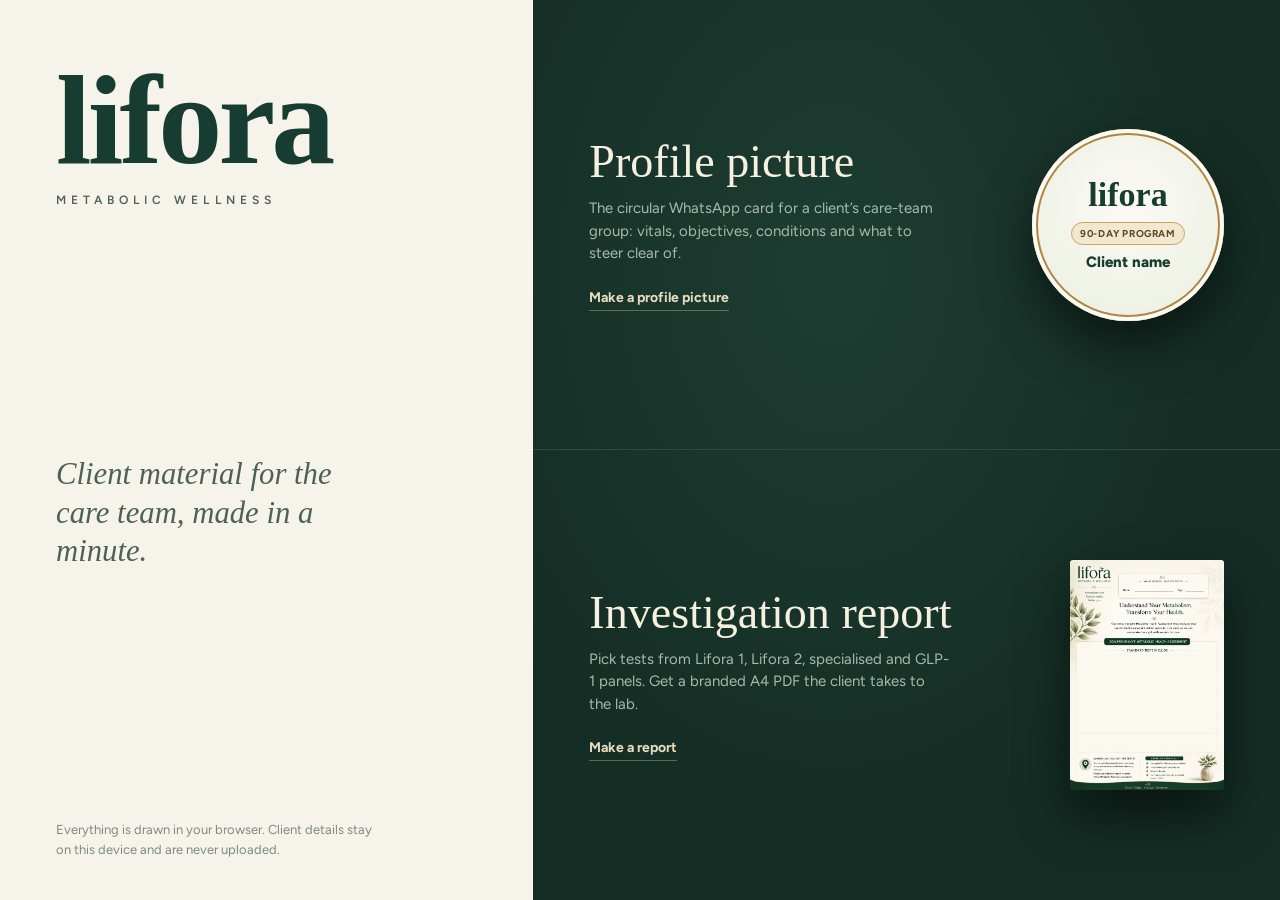
==== index.html @ 095a4dcb "Lifora Studio: hosted profile picture and investigation report tools Replaces the single-file HTML g" ====
<!doctype html>
<html lang="en">
<head>
<meta charset="utf-8">
<meta name="viewport" content="width=device-width,initial-scale=1,viewport-fit=cover">
<title>Lifora Studio</title>
<meta name="robots" content="noindex,nofollow">
<meta name="theme-color" content="#f6f3ea">
<link rel="icon" href="assets/img/favicon.svg" type="image/svg+xml">
<link rel="stylesheet" href="assets/css/base.css">
<style>
  body{min-height:100dvh;display:flex;flex-direction:column}
  .hub{flex:1;display:grid;grid-template-columns:minmax(300px,5fr) 7fr;min-height:100dvh}
  .intro{padding:56px 56px 40px;display:flex;flex-direction:column;justify-content:space-between;gap:40px}
  .intro .wordmark{font-size:clamp(76px,10vw,132px);letter-spacing:-.03em}
  .intro .wordmark small{font-size:12px;letter-spacing:.42em;margin-top:10px}
  .intro p{font:500 italic clamp(24px,2.4vw,32px)/1.25 var(--serif);color:var(--ink-2);margin:0;max-width:20ch}
  .intro .foot{font-size:13px;color:var(--ink-3);max-width:40ch;line-height:1.55}
  .tools{background:var(--desk);background-image:radial-gradient(ellipse at 40% 30%,#1d3d32 0%,var(--desk) 65%);display:grid;grid-template-rows:1fr 1fr}
  .tool{display:grid;grid-template-columns:1fr auto;align-items:center;gap:32px;padding:44px 56px;text-decoration:none;color:#efe7d2;border-bottom:1px solid var(--desk-line);position:relative;overflow:hidden}
  .tool:last-child{border-bottom:0}
  .tool h2{font:500 clamp(34px,3.6vw,50px)/1.02 var(--serif);margin:0 0 12px;color:#f6f0de}
  .tool p{margin:0;color:#a9b8ae;max-width:36ch;font-size:15px}
  .tool .go{display:inline-flex;margin-top:22px;font-weight:700;font-size:14px;color:var(--brass-soft);border-bottom:1px solid #e8dbbd55;padding-bottom:2px}
  .tool:hover .go,.tool:focus-visible .go{border-bottom-color:var(--brass-soft)}
  .tool:focus-visible{box-shadow:inset 0 0 0 3px var(--brass)}
  .art{transition:transform .35s cubic-bezier(.2,.7,.2,1)}
  .tool:hover .art{transform:translateY(-6px) rotate(-1.5deg)}
  .art-dp{width:clamp(150px,15vw,210px);aspect-ratio:1;border-radius:50%;background:radial-gradient(circle at 50% 40%,#fbfaf4,#e9eee0);box-shadow:0 24px 50px #0008,inset 0 0 0 4px #fbfaf4,inset 0 0 0 6px #b0863f;display:grid;place-items:center;color:var(--forest);text-align:center}
  .art-dp b{font:600 34px/1 var(--serif);display:block}
  .art-dp i{display:block;font-style:normal;font-size:10px;font-weight:700;margin-top:10px;letter-spacing:.06em;color:#5c4720;background:#f2e7cf;border:1px solid #cba55e;border-radius:99px;padding:3px 8px}
  .art-dp span{display:block;font:800 15px var(--sans);margin-top:8px}
  .art-page{width:clamp(130px,12vw,170px);aspect-ratio:2/3;background:url('assets/img/signature-page.webp') center/cover;box-shadow:0 24px 50px #0008;border-radius:3px}
  @media (max-width:860px){
    .hub{grid-template-columns:1fr}
    .intro{padding:36px 20px 28px;gap:22px}
    .tool{padding:32px 20px;grid-template-columns:1fr 110px;gap:18px}
    .art-dp{width:110px}.art-dp b{font-size:20px}.art-dp i,.art-dp span{display:none}
    .art-page{width:96px}
  }
  @media (prefers-reduced-motion:reduce){.tool:hover .art{transform:none}}
</style>
</head>
<body>
<main class="hub">
  <section class="intro">
    <div>
      <div class="wordmark">lifora<small>METABOLIC WELLNESS</small></div>
    </div>
    <p>Client material for the care team, made in a minute.</p>
    <div class="foot">Everything is drawn in your browser. Client details stay on this device and are never uploaded.</div>
  </section>
  <nav class="tools" aria-label="Tools">
    <a class="tool" href="profile/">
      <div>
        <h2>Profile picture</h2>
        <p>The circular WhatsApp card for a client’s care-team group: vitals, objectives, conditions and what to steer clear of.</p>
        <span class="go">Make a profile picture</span>
      </div>
      <div class="art art-dp" aria-hidden="true"><div><b>lifora</b><i>90-DAY PROGRAM</i><span>Client name</span></div></div>
    </a>
    <a class="tool" href="report/">
      <div>
        <h2>Investigation report</h2>
        <p>Pick tests from Lifora 1, Lifora 2, specialised and GLP-1 panels. Get a branded A4 PDF the client takes to the lab.</p>
        <span class="go">Make a report</span>
      </div>
      <div class="art art-page" aria-hidden="true"></div>
    </a>
  </nav>
</main>
</body>
</html>
---- assets/css/base.css ----
/* ==========================================================================
   Lifora Studio — shared tokens and shell
   Forest + parchment + brass, taken from the Lifora signature artwork.
   The form lives on parchment; the artefact sits on a dark "desk" so the
   thing being made is always the brightest object on screen.
   ========================================================================== */
@font-face{font-family:"Cormorant";src:url("../fonts/cormorant-garamond-latin-500-normal.woff2") format("woff2");font-weight:500;font-style:normal;font-display:swap}
@font-face{font-family:"Cormorant";src:url("../fonts/cormorant-garamond-latin-600-normal.woff2") format("woff2");font-weight:600;font-style:normal;font-display:swap}
@font-face{font-family:"Cormorant";src:url("../fonts/cormorant-garamond-latin-500-italic.woff2") format("woff2");font-weight:500;font-style:italic;font-display:swap}
@font-face{font-family:"Figtree";src:url("../fonts/figtree-latin-400-normal.woff2") format("woff2");font-weight:400;font-display:swap}
@font-face{font-family:"Figtree";src:url("../fonts/figtree-latin-500-normal.woff2") format("woff2");font-weight:500;font-display:swap}
@font-face{font-family:"Figtree";src:url("../fonts/figtree-latin-600-normal.woff2") format("woff2");font-weight:600;font-display:swap}
@font-face{font-family:"Figtree";src:url("../fonts/figtree-latin-700-normal.woff2") format("woff2");font-weight:700;font-display:swap}
@font-face{font-family:"Figtree";src:url("../fonts/figtree-latin-800-normal.woff2") format("woff2");font-weight:800;font-display:swap}

:root{
  --forest:#173c31;
  --forest-2:#24503f;
  --desk:#142d25;
  --desk-line:#2c4a3f;
  --parchment:#f6f3ea;
  --paper:#fffdf8;
  --brass:#b0863f;
  --brass-soft:#e8dbbd;
  --sage:#7c9177;
  --ink:#173c31;
  --ink-2:#4e6158;
  --ink-3:#7d8b83;
  --line:#e2dccb;
  --line-strong:#cfc7b2;
  --danger:#a8432f;

  --serif:"Cormorant",Georgia,"Times New Roman",serif;
  --sans:"Figtree",system-ui,-apple-system,"Segoe UI",Roboto,Arial,sans-serif;

  --r-sm:8px;--r-md:12px;--r-lg:18px;
  --focus:0 0 0 3px color-mix(in srgb,var(--brass) 45%,transparent);
}
*{box-sizing:border-box}
html{-webkit-text-size-adjust:100%}
body{margin:0;background:var(--parchment);color:var(--ink);font:15px/1.5 var(--sans);-webkit-font-smoothing:antialiased}
button,input,select,textarea{font:inherit;color:inherit}
:focus-visible{outline:none;box-shadow:var(--focus)}
a{color:inherit}

/* ---------- wordmark ---------- */
.wordmark{font-family:var(--serif);font-weight:600;letter-spacing:-.01em;line-height:1;text-decoration:none;color:var(--forest)}
.wordmark small{display:block;font:600 9.5px/1 var(--sans);letter-spacing:.32em;margin-top:5px;color:var(--ink-2)}

/* ---------- studio shell: form | desk ---------- */
.studio{display:grid;grid-template-columns:minmax(360px,440px) 1fr;min-height:100vh;min-height:100dvh}
.form-col{display:flex;flex-direction:column;border-right:1px solid var(--line);background:var(--parchment);min-width:0}
.form-head{display:flex;align-items:center;justify-content:space-between;gap:12px;padding:22px 28px 18px;border-bottom:1px solid var(--line)}
.form-head .wordmark{font-size:30px}
.tool-switch{display:flex;gap:2px;background:#ebe6d8;border-radius:999px;padding:3px}
.tool-switch a{font-size:12.5px;font-weight:600;padding:6px 12px;border-radius:999px;text-decoration:none;color:var(--ink-2);white-space:nowrap}
.tool-switch a[aria-current="page"]{background:var(--paper);color:var(--forest);box-shadow:0 1px 2px #173c3122}
.form-body{flex:1;padding:8px 28px 28px;overflow-y:auto}
.form-title{font:500 34px/1.05 var(--serif);margin:22px 0 6px}
.form-lede{color:var(--ink-2);font-size:14px;margin:0 0 6px;max-width:46ch}

.group{padding:22px 0 6px;border-top:1px solid var(--line);margin-top:22px}
.group:first-of-type{border-top:0;margin-top:6px}
.group > h2{font:600 21px/1.2 var(--serif);margin:0 0 14px;display:flex;justify-content:space-between;align-items:baseline;gap:10px}
.group > h2 .hint{font:500 12px var(--sans);color:var(--ink-3)}

.fields{display:grid;grid-template-columns:1fr 1fr;gap:14px 12px}
.fields .wide{grid-column:1/-1}
.f label,.f .label{display:flex;justify-content:space-between;align-items:baseline;font-size:12.5px;font-weight:600;color:var(--ink-2);margin-bottom:6px}
.f .count{font-weight:500;font-size:11px;color:var(--ink-3);font-variant-numeric:tabular-nums}
.f .count.near{color:var(--brass)}
.f input,.f select,.f textarea{width:100%;background:var(--paper);border:1px solid var(--line-strong);border-radius:var(--r-sm);padding:10px 12px;font-size:15px;transition:border-color .15s}
.f textarea{resize:vertical;min-height:84px;line-height:1.45}
.f textarea.short{min-height:52px}
.f input:focus,.f select:focus,.f textarea:focus{border-color:var(--forest);outline:none;box-shadow:var(--focus)}
.f .help{font-size:12px;color:var(--ink-3);margin-top:5px;line-height:1.4}
.f .error{font-size:12px;color:var(--danger);margin-top:5px;display:none}
.f.invalid input{border-color:var(--danger)}
.f.invalid .error{display:block}
.unit{position:relative}
.unit input{padding-right:44px}
.unit span{position:absolute;right:12px;top:50%;transform:translateY(-50%);font-size:13px;color:var(--ink-3);pointer-events:none}
.derived{display:flex;align-items:baseline;gap:8px;background:#efeadc;border-radius:var(--r-sm);padding:10px 12px;font-size:13px;color:var(--ink-2);min-height:44px}
.derived b{font-size:17px;color:var(--forest);font-variant-numeric:tabular-nums}

.privacy{font-size:12.5px;color:var(--ink-3);line-height:1.5;border-left:2px solid var(--brass-soft);padding-left:12px;margin-top:26px}

/* ---------- buttons ---------- */
.btn{display:inline-flex;align-items:center;justify-content:center;gap:8px;border:1px solid transparent;border-radius:999px;padding:11px 20px;font-weight:700;font-size:14px;cursor:pointer;text-decoration:none;white-space:nowrap;transition:background .15s,border-color .15s,transform .08s}
.btn:active{transform:translateY(1px)}
.btn:disabled{opacity:.5;cursor:not-allowed}
.btn svg{width:17px;height:17px;flex:none}
.btn-brass{background:var(--brass);color:#fff}
.btn-brass:hover{background:#9c7533}
.btn-ghost{background:transparent;color:#efe7d2;border-color:#ffffff33}
.btn-ghost:hover{border-color:#ffffff77}
.btn-quiet{background:transparent;color:var(--ink-2);border-color:var(--line-strong);padding:7px 14px;font-size:13px;font-weight:600}
.btn-quiet:hover{border-color:var(--forest);color:var(--forest)}
.spinner{width:15px;height:15px;border-radius:50%;border:2px solid #ffffff55;border-top-color:#fff;animation:spin .7s linear infinite;display:none}
.busy .spinner{display:inline-block}
.busy .btn-icon{display:none}
@keyframes spin{to{transform:rotate(360deg)}}

/* ---------- desk (artefact preview) ---------- */
.desk{position:sticky;top:0;height:100vh;height:100dvh;background:var(--desk);color:#efe7d2;display:grid;grid-template-rows:auto 1fr auto;grid-template-columns:minmax(0,1fr);min-width:0;
  background-image:radial-gradient(ellipse at 50% 42%,#1d3d32 0%,var(--desk) 62%)}
.desk-top{display:flex;align-items:center;justify-content:space-between;gap:14px;padding:16px 26px;border-bottom:1px solid var(--desk-line);flex-wrap:wrap}
.desk-top .meta{font-size:12.5px;color:#a9b8ae}
.desk-stage{overflow:auto;display:flex;align-items:flex-start;justify-content:center;padding:28px;min-height:0}
.desk-foot{display:flex;align-items:center;justify-content:space-between;gap:12px;padding:14px 26px;border-top:1px solid var(--desk-line);flex-wrap:wrap}
.desk-foot .status{font-size:13px;color:#c7d2ca;min-height:18px}
.desk-foot .status.warn{color:#f0c48a}
.desk-foot .acts{display:flex;gap:10px;margin-left:auto}

/* theme chips on the desk */
.chips{display:flex;gap:6px;flex-wrap:wrap}
.chip{display:flex;align-items:center;gap:8px;background:transparent;border:1px solid #ffffff22;color:#d9e0da;border-radius:999px;padding:5px 12px 5px 6px;font-size:12.5px;font-weight:600;cursor:pointer}
.chip:hover{border-color:#ffffff55}
.chip[aria-checked="true"]{background:#efe7d2;color:var(--forest);border-color:#efe7d2}
.chip .sw{width:18px;height:18px;border-radius:50%;box-shadow:inset 0 0 0 1px #0000001f;flex:none}

/* ---------- toast ---------- */
.toast{position:fixed;left:50%;bottom:24px;transform:translate(-50%,12px);opacity:0;background:var(--forest);color:#fff;padding:11px 16px;border-radius:12px;font-size:13.5px;font-weight:600;box-shadow:0 10px 30px #0004;transition:opacity .2s,transform .2s;z-index:50;max-width:calc(100vw - 32px)}
.toast.show{opacity:1;transform:translate(-50%,0)}
.toast button{background:none;border:0;color:var(--brass-soft);font-weight:700;text-decoration:underline;cursor:pointer;margin-left:8px;padding:0}

/* ---------- responsive ---------- */
@media (max-width:980px){
  .studio{grid-template-columns:minmax(0,1fr)}
  .desk-top > *{min-width:0}
  .desk{position:relative;height:auto;order:-1}
  .desk-stage{padding:18px 16px}
  .chips{flex-wrap:nowrap;overflow-x:auto;scrollbar-width:none;margin:0 -16px;padding:0 16px;width:calc(100% + 32px)}
  .chip{flex:none}
  .desk-top,.desk-foot{padding:12px 16px}
  .form-col{border-right:0}
  .form-head,.form-body{padding-left:16px;padding-right:16px}
  .desk-foot{position:fixed;left:0;right:0;bottom:0;background:var(--desk);z-index:20;box-shadow:0 -8px 24px #0003;padding-bottom:calc(12px + env(safe-area-inset-bottom))}
  .desk-foot .status{width:100%;font-size:12px;min-height:0}
  .desk-foot .status:empty{display:none}
  body{padding-bottom:84px}
}
@media (max-width:520px){
  .fields{grid-template-columns:1fr 1fr}
  .form-head{flex-wrap:wrap}
  .desk-foot .acts{width:100%}
  .desk-foot .acts .btn{flex:1}
}
@media (prefers-reduced-motion:reduce){*{transition:none!important;animation:none!important}}
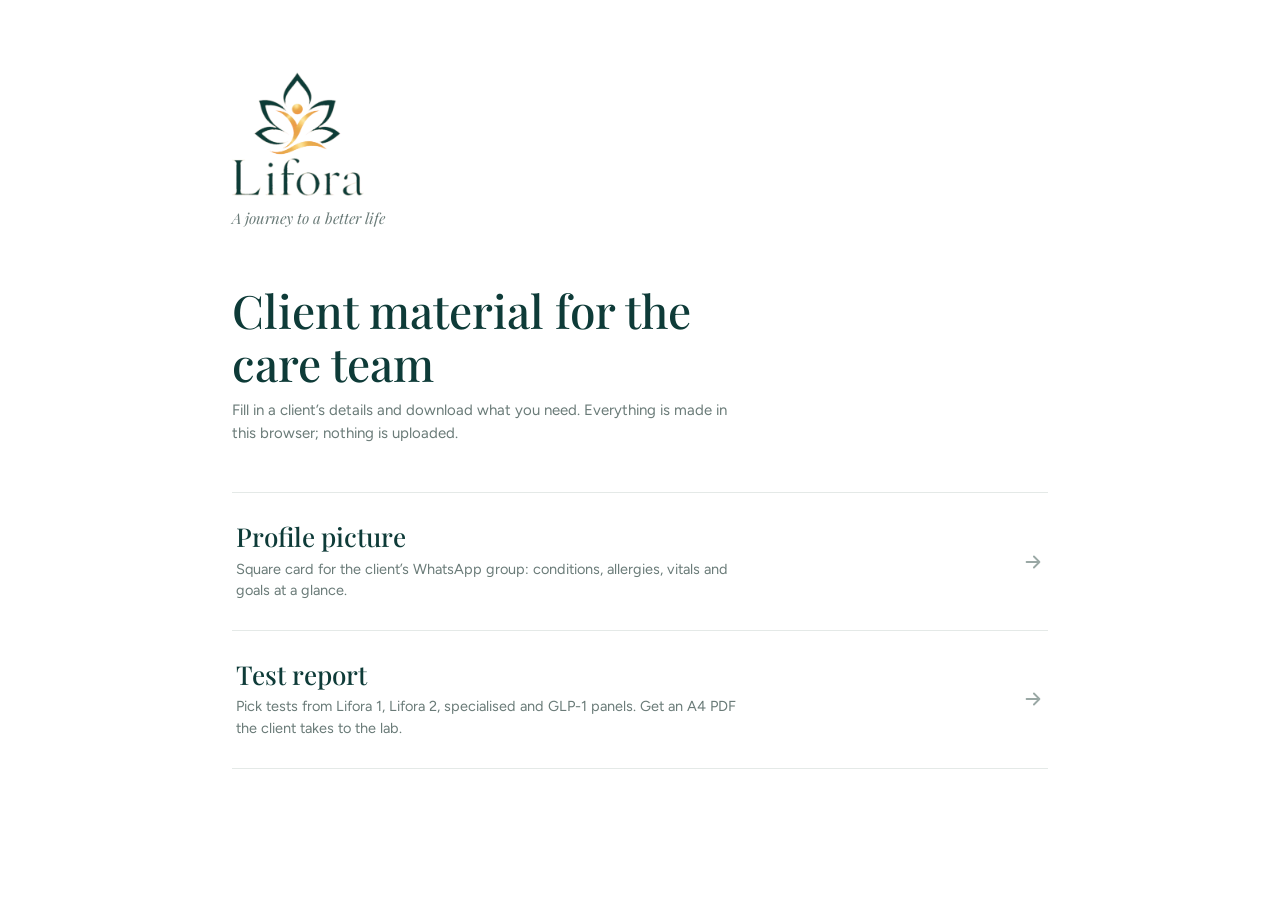
==== commit 77db5e22: "Minimal patient-first redesign with the lotus identity Square profile picture led by existing condit" ====
--- a/index.html
+++ b/index.html
@@ -5,67 +5,38 @@
 <meta name="viewport" content="width=device-width,initial-scale=1,viewport-fit=cover">
 <title>Lifora Studio</title>
 <meta name="robots" content="noindex,nofollow">
-<meta name="theme-color" content="#f6f3ea">
-<link rel="icon" href="assets/img/favicon.svg" type="image/svg+xml">
+<meta name="theme-color" content="#ffffff">
+<link rel="icon" href="assets/img/favicon.png" type="image/png">
 <link rel="stylesheet" href="assets/css/base.css">
 <style>
-  body{min-height:100dvh;display:flex;flex-direction:column}
-  .hub{flex:1;display:grid;grid-template-columns:minmax(300px,5fr) 7fr;min-height:100dvh}
-  .intro{padding:56px 56px 40px;display:flex;flex-direction:column;justify-content:space-between;gap:40px}
-  .intro .wordmark{font-size:clamp(76px,10vw,132px);letter-spacing:-.03em}
-  .intro .wordmark small{font-size:12px;letter-spacing:.42em;margin-top:10px}
-  .intro p{font:500 italic clamp(24px,2.4vw,32px)/1.25 var(--serif);color:var(--ink-2);margin:0;max-width:20ch}
-  .intro .foot{font-size:13px;color:var(--ink-3);max-width:40ch;line-height:1.55}
-  .tools{background:var(--desk);background-image:radial-gradient(ellipse at 40% 30%,#1d3d32 0%,var(--desk) 65%);display:grid;grid-template-rows:1fr 1fr}
-  .tool{display:grid;grid-template-columns:1fr auto;align-items:center;gap:32px;padding:44px 56px;text-decoration:none;color:#efe7d2;border-bottom:1px solid var(--desk-line);position:relative;overflow:hidden}
-  .tool:last-child{border-bottom:0}
-  .tool h2{font:500 clamp(34px,3.6vw,50px)/1.02 var(--serif);margin:0 0 12px;color:#f6f0de}
-  .tool p{margin:0;color:#a9b8ae;max-width:36ch;font-size:15px}
-  .tool .go{display:inline-flex;margin-top:22px;font-weight:700;font-size:14px;color:var(--brass-soft);border-bottom:1px solid #e8dbbd55;padding-bottom:2px}
-  .tool:hover .go,.tool:focus-visible .go{border-bottom-color:var(--brass-soft)}
-  .tool:focus-visible{box-shadow:inset 0 0 0 3px var(--brass)}
-  .art{transition:transform .35s cubic-bezier(.2,.7,.2,1)}
-  .tool:hover .art{transform:translateY(-6px) rotate(-1.5deg)}
-  .art-dp{width:clamp(150px,15vw,210px);aspect-ratio:1;border-radius:50%;background:radial-gradient(circle at 50% 40%,#fbfaf4,#e9eee0);box-shadow:0 24px 50px #0008,inset 0 0 0 4px #fbfaf4,inset 0 0 0 6px #b0863f;display:grid;place-items:center;color:var(--forest);text-align:center}
-  .art-dp b{font:600 34px/1 var(--serif);display:block}
-  .art-dp i{display:block;font-style:normal;font-size:10px;font-weight:700;margin-top:10px;letter-spacing:.06em;color:#5c4720;background:#f2e7cf;border:1px solid #cba55e;border-radius:99px;padding:3px 8px}
-  .art-dp span{display:block;font:800 15px var(--sans);margin-top:8px}
-  .art-page{width:clamp(130px,12vw,170px);aspect-ratio:2/3;background:url('assets/img/signature-page.webp') center/cover;box-shadow:0 24px 50px #0008;border-radius:3px}
-  @media (max-width:860px){
-    .hub{grid-template-columns:1fr}
-    .intro{padding:36px 20px 28px;gap:22px}
-    .tool{padding:32px 20px;grid-template-columns:1fr 110px;gap:18px}
-    .art-dp{width:110px}.art-dp b{font-size:20px}.art-dp i,.art-dp span{display:none}
-    .art-page{width:96px}
-  }
-  @media (prefers-reduced-motion:reduce){.tool:hover .art{transform:none}}
+  .home{max-width:880px;margin:0 auto;padding:72px 32px 56px;min-height:100dvh;display:flex;flex-direction:column}
+  .lockup{width:132px;height:auto;display:block}
+  .tagline{font:italic 400 15px var(--serif);color:var(--muted);margin:12px 0 0}
+  .home h1{font:500 clamp(32px,4.4vw,46px)/1.15 var(--serif);color:var(--teal);margin:56px 0 10px;max-width:18ch}
+  .home .sub{color:var(--muted);margin:0;max-width:52ch}
+  .list{margin-top:48px;border-top:1px solid var(--line)}
+  .row{display:grid;grid-template-columns:1fr auto;align-items:center;gap:24px;padding:28px 4px;border-bottom:1px solid var(--line);text-decoration:none;color:inherit}
+  .row h2{font:500 26px/1.2 var(--serif);color:var(--teal);margin:0 0 6px}
+  .row p{margin:0;color:var(--muted);max-width:56ch;font-size:14.5px}
+  .row svg{width:22px;height:22px;color:var(--faint);transition:transform .15s,color .15s}
+  .row:hover svg,.row:focus-visible svg{transform:translateX(4px);color:var(--teal)}
+  .row:focus-visible{box-shadow:none;background:var(--mist)}
+  @media (max-width:600px){.home{padding:40px 20px}.home h1{margin-top:36px}}
 </style>
 </head>
 <body>
-<main class="hub">
-  <section class="intro">
-    <div>
-      <div class="wordmark">lifora<small>METABOLIC WELLNESS</small></div>
-    </div>
-    <p>Client material for the care team, made in a minute.</p>
-    <div class="foot">Everything is drawn in your browser. Client details stay on this device and are never uploaded.</div>
-  </section>
-  <nav class="tools" aria-label="Tools">
-    <a class="tool" href="profile/">
-      <div>
-        <h2>Profile picture</h2>
-        <p>The circular WhatsApp card for a client’s care-team group: vitals, objectives, conditions and what to steer clear of.</p>
-        <span class="go">Make a profile picture</span>
-      </div>
-      <div class="art art-dp" aria-hidden="true"><div><b>lifora</b><i>90-DAY PROGRAM</i><span>Client name</span></div></div>
+<main class="home">
+  <div class="mark"><img class="lockup" src="assets/img/lockup.webp" alt="Lifora" width="132" height="124"><p class="tagline">A journey to a better life</p></div>
+  <h1>Client material for the care team</h1>
+  <p class="sub">Fill in a client’s details and download what you need. Everything is made in this browser; nothing is uploaded.</p>
+  <nav class="list" aria-label="Tools">
+    <a class="row" href="profile/">
+      <div><h2>Profile picture</h2><p>Square card for the client’s WhatsApp group: conditions, allergies, vitals and goals at a glance.</p></div>
+      <svg viewBox="0 0 24 24" fill="none" stroke="currentColor" stroke-width="2" stroke-linecap="round" stroke-linejoin="round" aria-hidden="true"><path d="M5 12h14M13 6l6 6-6 6"/></svg>
     </a>
-    <a class="tool" href="report/">
-      <div>
-        <h2>Investigation report</h2>
-        <p>Pick tests from Lifora 1, Lifora 2, specialised and GLP-1 panels. Get a branded A4 PDF the client takes to the lab.</p>
-        <span class="go">Make a report</span>
-      </div>
-      <div class="art art-page" aria-hidden="true"></div>
+    <a class="row" href="report/">
+      <div><h2>Test report</h2><p>Pick tests from Lifora 1, Lifora 2, specialised and GLP-1 panels. Get an A4 PDF the client takes to the lab.</p></div>
+      <svg viewBox="0 0 24 24" fill="none" stroke="currentColor" stroke-width="2" stroke-linecap="round" stroke-linejoin="round" aria-hidden="true"><path d="M5 12h14M13 6l6 6-6 6"/></svg>
     </a>
   </nav>
 </main>
--- a/assets/css/base.css
+++ b/assets/css/base.css
@@ -1,12 +1,13 @@
 /* ==========================================================================
-   Lifora Studio — shared tokens and shell
-   Forest + parchment + brass, taken from the Lifora signature artwork.
-   The form lives on parchment; the artefact sits on a dark "desk" so the
-   thing being made is always the brightest object on screen.
+   Lifora Studio — shared tokens and shell (minimal)
+   Teal + gold from the lotus emblem, on white. Playfair Display for headings,
+   Figtree for everything you read or type. The patient's information is the
+   loudest thing on every screen; the brand stays small.
    ========================================================================== */
-@font-face{font-family:"Cormorant";src:url("../fonts/cormorant-garamond-latin-500-normal.woff2") format("woff2");font-weight:500;font-style:normal;font-display:swap}
-@font-face{font-family:"Cormorant";src:url("../fonts/cormorant-garamond-latin-600-normal.woff2") format("woff2");font-weight:600;font-style:normal;font-display:swap}
-@font-face{font-family:"Cormorant";src:url("../fonts/cormorant-garamond-latin-500-italic.woff2") format("woff2");font-weight:500;font-style:italic;font-display:swap}
+@font-face{font-family:"Playfair Display";src:url("../fonts/playfair-display-latin-400-normal.woff2") format("woff2");font-weight:400;font-style:normal;font-display:swap}
+@font-face{font-family:"Playfair Display";src:url("../fonts/playfair-display-latin-500-normal.woff2") format("woff2");font-weight:500;font-style:normal;font-display:swap}
+@font-face{font-family:"Playfair Display";src:url("../fonts/playfair-display-latin-600-normal.woff2") format("woff2");font-weight:600;font-style:normal;font-display:swap}
+@font-face{font-family:"Playfair Display";src:url("../fonts/playfair-display-latin-400-italic.woff2") format("woff2");font-weight:400;font-style:italic;font-display:swap}
 @font-face{font-family:"Figtree";src:url("../fonts/figtree-latin-400-normal.woff2") format("woff2");font-weight:400;font-display:swap}
 @font-face{font-family:"Figtree";src:url("../fonts/figtree-latin-500-normal.woff2") format("woff2");font-weight:500;font-display:swap}
 @font-face{font-family:"Figtree";src:url("../fonts/figtree-latin-600-normal.woff2") format("woff2");font-weight:600;font-display:swap}
@@ -14,136 +15,111 @@
 @font-face{font-family:"Figtree";src:url("../fonts/figtree-latin-800-normal.woff2") format("woff2");font-weight:800;font-display:swap}
 
 :root{
-  --forest:#173c31;
-  --forest-2:#24503f;
-  --desk:#142d25;
-  --desk-line:#2c4a3f;
-  --parchment:#f6f3ea;
-  --paper:#fffdf8;
-  --brass:#b0863f;
-  --brass-soft:#e8dbbd;
-  --sage:#7c9177;
-  --ink:#173c31;
-  --ink-2:#4e6158;
-  --ink-3:#7d8b83;
-  --line:#e2dccb;
-  --line-strong:#cfc7b2;
-  --danger:#a8432f;
+  --teal:#0e3b38;
+  --teal-2:#1d5752;
+  --ink:#1a2b29;
+  --muted:#6a7b78;
+  --faint:#9aa8a5;
+  --line:#e4e9e7;
+  --line-2:#d3dbd8;
+  --mist:#f3f5f4;
+  --paper:#ffffff;
+  --gold:#b8892e;
+  --alert:#b4462f;
 
-  --serif:"Cormorant",Georgia,"Times New Roman",serif;
+  --serif:"Playfair Display",Georgia,"Times New Roman",serif;
   --sans:"Figtree",system-ui,-apple-system,"Segoe UI",Roboto,Arial,sans-serif;
-
-  --r-sm:8px;--r-md:12px;--r-lg:18px;
-  --focus:0 0 0 3px color-mix(in srgb,var(--brass) 45%,transparent);
+  --focus:0 0 0 3px color-mix(in srgb,var(--teal) 22%,transparent);
 }
 *{box-sizing:border-box}
 html{-webkit-text-size-adjust:100%}
-body{margin:0;background:var(--parchment);color:var(--ink);font:15px/1.5 var(--sans);-webkit-font-smoothing:antialiased}
+body{margin:0;background:var(--paper);color:var(--ink);font:15px/1.5 var(--sans);-webkit-font-smoothing:antialiased}
 button,input,select,textarea{font:inherit;color:inherit}
 :focus-visible{outline:none;box-shadow:var(--focus)}
 a{color:inherit}
 
-/* ---------- wordmark ---------- */
-.wordmark{font-family:var(--serif);font-weight:600;letter-spacing:-.01em;line-height:1;text-decoration:none;color:var(--forest)}
-.wordmark small{display:block;font:600 9.5px/1 var(--sans);letter-spacing:.32em;margin-top:5px;color:var(--ink-2)}
+/* ---------- top bar ---------- */
+.bar{display:flex;align-items:center;justify-content:space-between;gap:16px;height:64px;padding:0 28px;border-bottom:1px solid var(--line);background:var(--paper);position:sticky;top:0;z-index:10}
+.brand{display:flex;align-items:center;gap:10px;text-decoration:none;color:var(--teal)}
+.brand img{width:30px;height:auto;display:block}
+.brand span{font:500 22px/1 var(--serif);letter-spacing:.01em}
+.tabs{display:flex;gap:26px;height:100%}
+.tabs a{display:flex;align-items:center;font-size:14px;font-weight:600;color:var(--muted);text-decoration:none;border-bottom:2px solid transparent;margin-bottom:-1px}
+.tabs a:hover{color:var(--teal)}
+.tabs a[aria-current="page"]{color:var(--teal);border-bottom-color:var(--teal)}
 
-/* ---------- studio shell: form | desk ---------- */
-.studio{display:grid;grid-template-columns:minmax(360px,440px) 1fr;min-height:100vh;min-height:100dvh}
-.form-col{display:flex;flex-direction:column;border-right:1px solid var(--line);background:var(--parchment);min-width:0}
-.form-head{display:flex;align-items:center;justify-content:space-between;gap:12px;padding:22px 28px 18px;border-bottom:1px solid var(--line)}
-.form-head .wordmark{font-size:30px}
-.tool-switch{display:flex;gap:2px;background:#ebe6d8;border-radius:999px;padding:3px}
-.tool-switch a{font-size:12.5px;font-weight:600;padding:6px 12px;border-radius:999px;text-decoration:none;color:var(--ink-2);white-space:nowrap}
-.tool-switch a[aria-current="page"]{background:var(--paper);color:var(--forest);box-shadow:0 1px 2px #173c3122}
-.form-body{flex:1;padding:8px 28px 28px;overflow-y:auto}
-.form-title{font:500 34px/1.05 var(--serif);margin:22px 0 6px}
-.form-lede{color:var(--ink-2);font-size:14px;margin:0 0 6px;max-width:46ch}
+/* ---------- studio: form | preview ---------- */
+.studio{display:grid;grid-template-columns:minmax(340px,460px) minmax(0,1fr);min-height:calc(100dvh - 64px)}
+.form-col{padding:36px 40px 56px;min-width:0}
+.form-title{font:500 34px/1.15 var(--serif);color:var(--teal);margin:0 0 6px}
+.form-lede{color:var(--muted);margin:0;max-width:44ch}
 
-.group{padding:22px 0 6px;border-top:1px solid var(--line);margin-top:22px}
-.group:first-of-type{border-top:0;margin-top:6px}
-.group > h2{font:600 21px/1.2 var(--serif);margin:0 0 14px;display:flex;justify-content:space-between;align-items:baseline;gap:10px}
-.group > h2 .hint{font:500 12px var(--sans);color:var(--ink-3)}
+.group{margin-top:34px}
+.group > h2{font:600 13px/1 var(--sans);color:var(--teal);margin:0 0 14px;display:flex;justify-content:space-between;align-items:baseline;gap:10px;padding-bottom:10px;border-bottom:1px solid var(--line)}
+.group > h2 .hint{font-weight:500;color:var(--faint)}
 
-.fields{display:grid;grid-template-columns:1fr 1fr;gap:14px 12px}
+.fields{display:grid;grid-template-columns:1fr 1fr;gap:16px 14px}
 .fields .wide{grid-column:1/-1}
-.f label,.f .label{display:flex;justify-content:space-between;align-items:baseline;font-size:12.5px;font-weight:600;color:var(--ink-2);margin-bottom:6px}
-.f .count{font-weight:500;font-size:11px;color:var(--ink-3);font-variant-numeric:tabular-nums}
-.f .count.near{color:var(--brass)}
-.f input,.f select,.f textarea{width:100%;background:var(--paper);border:1px solid var(--line-strong);border-radius:var(--r-sm);padding:10px 12px;font-size:15px;transition:border-color .15s}
-.f textarea{resize:vertical;min-height:84px;line-height:1.45}
+.f label,.f .label{display:flex;justify-content:space-between;align-items:baseline;font-size:13px;font-weight:600;color:var(--ink);margin-bottom:6px}
+.f .count{font-weight:500;font-size:11.5px;color:var(--faint);font-variant-numeric:tabular-nums}
+.f .count.near{color:var(--gold)}
+.f input,.f select,.f textarea{width:100%;background:var(--paper);border:1px solid var(--line-2);border-radius:8px;padding:10px 12px;font-size:15px;transition:border-color .15s}
+.f textarea{resize:vertical;min-height:88px;line-height:1.45}
 .f textarea.short{min-height:52px}
-.f input:focus,.f select:focus,.f textarea:focus{border-color:var(--forest);outline:none;box-shadow:var(--focus)}
-.f .help{font-size:12px;color:var(--ink-3);margin-top:5px;line-height:1.4}
-.f .error{font-size:12px;color:var(--danger);margin-top:5px;display:none}
-.f.invalid input{border-color:var(--danger)}
+.f input:hover,.f select:hover,.f textarea:hover{border-color:#b9c4c1}
+.f input:focus,.f select:focus,.f textarea:focus{border-color:var(--teal);outline:none;box-shadow:var(--focus)}
+.f .help{font-size:12.5px;color:var(--muted);margin-top:6px;line-height:1.4}
+.f .error{font-size:12.5px;color:var(--alert);margin-top:6px;display:none}
+.f.invalid input{border-color:var(--alert)}
 .f.invalid .error{display:block}
 .unit{position:relative}
 .unit input{padding-right:44px}
-.unit span{position:absolute;right:12px;top:50%;transform:translateY(-50%);font-size:13px;color:var(--ink-3);pointer-events:none}
-.derived{display:flex;align-items:baseline;gap:8px;background:#efeadc;border-radius:var(--r-sm);padding:10px 12px;font-size:13px;color:var(--ink-2);min-height:44px}
-.derived b{font-size:17px;color:var(--forest);font-variant-numeric:tabular-nums}
+.unit span{position:absolute;right:12px;top:50%;transform:translateY(-50%);font-size:13px;color:var(--faint);pointer-events:none}
+.derived{display:flex;align-items:baseline;gap:8px;border:1px dashed var(--line-2);border-radius:8px;padding:10px 12px;font-size:13px;color:var(--muted);min-height:44px}
+.derived b{font-size:16px;color:var(--teal);font-variant-numeric:tabular-nums}
 
-.privacy{font-size:12.5px;color:var(--ink-3);line-height:1.5;border-left:2px solid var(--brass-soft);padding-left:12px;margin-top:26px}
+.privacy{font-size:12.5px;color:var(--muted);line-height:1.55;margin-top:36px;max-width:46ch}
+.linkbtn{background:none;border:0;padding:0;color:var(--teal);font-weight:600;font-size:13.5px;text-decoration:underline;text-underline-offset:3px;cursor:pointer}
 
 /* ---------- buttons ---------- */
-.btn{display:inline-flex;align-items:center;justify-content:center;gap:8px;border:1px solid transparent;border-radius:999px;padding:11px 20px;font-weight:700;font-size:14px;cursor:pointer;text-decoration:none;white-space:nowrap;transition:background .15s,border-color .15s,transform .08s}
-.btn:active{transform:translateY(1px)}
+.btn{display:inline-flex;align-items:center;justify-content:center;gap:8px;border:1px solid transparent;border-radius:8px;padding:11px 18px;font-weight:600;font-size:14px;cursor:pointer;text-decoration:none;white-space:nowrap;transition:background .15s,border-color .15s}
 .btn:disabled{opacity:.5;cursor:not-allowed}
 .btn svg{width:17px;height:17px;flex:none}
-.btn-brass{background:var(--brass);color:#fff}
-.btn-brass:hover{background:#9c7533}
-.btn-ghost{background:transparent;color:#efe7d2;border-color:#ffffff33}
-.btn-ghost:hover{border-color:#ffffff77}
-.btn-quiet{background:transparent;color:var(--ink-2);border-color:var(--line-strong);padding:7px 14px;font-size:13px;font-weight:600}
-.btn-quiet:hover{border-color:var(--forest);color:var(--forest)}
-.spinner{width:15px;height:15px;border-radius:50%;border:2px solid #ffffff55;border-top-color:#fff;animation:spin .7s linear infinite;display:none}
+.btn-primary{background:var(--teal);color:#fff}
+.btn-primary:hover{background:var(--teal-2)}
+.btn-line{background:var(--paper);color:var(--teal);border-color:var(--line-2)}
+.btn-line:hover{border-color:var(--teal)}
+.spinner{width:15px;height:15px;border-radius:50%;border:2px solid currentColor;border-right-color:transparent;animation:spin .7s linear infinite;display:none}
 .busy .spinner{display:inline-block}
 .busy .btn-icon{display:none}
 @keyframes spin{to{transform:rotate(360deg)}}
 
-/* ---------- desk (artefact preview) ---------- */
-.desk{position:sticky;top:0;height:100vh;height:100dvh;background:var(--desk);color:#efe7d2;display:grid;grid-template-rows:auto 1fr auto;grid-template-columns:minmax(0,1fr);min-width:0;
-  background-image:radial-gradient(ellipse at 50% 42%,#1d3d32 0%,var(--desk) 62%)}
-.desk-top{display:flex;align-items:center;justify-content:space-between;gap:14px;padding:16px 26px;border-bottom:1px solid var(--desk-line);flex-wrap:wrap}
-.desk-top .meta{font-size:12.5px;color:#a9b8ae}
-.desk-stage{overflow:auto;display:flex;align-items:flex-start;justify-content:center;padding:28px;min-height:0}
-.desk-foot{display:flex;align-items:center;justify-content:space-between;gap:12px;padding:14px 26px;border-top:1px solid var(--desk-line);flex-wrap:wrap}
-.desk-foot .status{font-size:13px;color:#c7d2ca;min-height:18px}
-.desk-foot .status.warn{color:#f0c48a}
-.desk-foot .acts{display:flex;gap:10px;margin-left:auto}
-
-/* theme chips on the desk */
-.chips{display:flex;gap:6px;flex-wrap:wrap}
-.chip{display:flex;align-items:center;gap:8px;background:transparent;border:1px solid #ffffff22;color:#d9e0da;border-radius:999px;padding:5px 12px 5px 6px;font-size:12.5px;font-weight:600;cursor:pointer}
-.chip:hover{border-color:#ffffff55}
-.chip[aria-checked="true"]{background:#efe7d2;color:var(--forest);border-color:#efe7d2}
-.chip .sw{width:18px;height:18px;border-radius:50%;box-shadow:inset 0 0 0 1px #0000001f;flex:none}
+/* ---------- preview ---------- */
+.preview{background:var(--mist);border-left:1px solid var(--line);position:sticky;top:64px;height:calc(100dvh - 64px);display:grid;grid-template-rows:1fr auto;min-width:0}
+.stage{overflow:auto;display:flex;align-items:flex-start;justify-content:center;padding:40px;min-height:0}
+.preview-foot{display:flex;align-items:center;gap:12px;padding:14px 28px;border-top:1px solid var(--line);background:var(--paper)}
+.preview-foot .status{font-size:13px;color:var(--muted);flex:1;min-width:0}
+.preview-foot .status.warn{color:var(--alert)}
+.preview-foot .acts{display:flex;gap:10px;margin-left:auto}
 
 /* ---------- toast ---------- */
-.toast{position:fixed;left:50%;bottom:24px;transform:translate(-50%,12px);opacity:0;background:var(--forest);color:#fff;padding:11px 16px;border-radius:12px;font-size:13.5px;font-weight:600;box-shadow:0 10px 30px #0004;transition:opacity .2s,transform .2s;z-index:50;max-width:calc(100vw - 32px)}
-.toast.show{opacity:1;transform:translate(-50%,0)}
-.toast button{background:none;border:0;color:var(--brass-soft);font-weight:700;text-decoration:underline;cursor:pointer;margin-left:8px;padding:0}
+.toast{position:fixed;left:50%;bottom:24px;transform:translate(-50%,12px);opacity:0;background:var(--teal);color:#fff;padding:11px 16px;border-radius:10px;font-size:13.5px;font-weight:600;box-shadow:0 10px 30px #0003;transition:opacity .2s,transform .2s;z-index:50;max-width:calc(100vw - 32px);pointer-events:none}
+.toast.show{opacity:1;transform:translate(-50%,0);pointer-events:auto}
+.toast button{background:none;border:0;color:#f1d9a6;font-weight:700;text-decoration:underline;cursor:pointer;margin-left:8px;padding:0}
 
 /* ---------- responsive ---------- */
 @media (max-width:980px){
+  .bar{padding:0 16px}
+  .tabs{gap:18px}
   .studio{grid-template-columns:minmax(0,1fr)}
-  .desk-top > *{min-width:0}
-  .desk{position:relative;height:auto;order:-1}
-  .desk-stage{padding:18px 16px}
-  .chips{flex-wrap:nowrap;overflow-x:auto;scrollbar-width:none;margin:0 -16px;padding:0 16px;width:calc(100% + 32px)}
-  .chip{flex:none}
-  .desk-top,.desk-foot{padding:12px 16px}
-  .form-col{border-right:0}
-  .form-head,.form-body{padding-left:16px;padding-right:16px}
-  .desk-foot{position:fixed;left:0;right:0;bottom:0;background:var(--desk);z-index:20;box-shadow:0 -8px 24px #0003;padding-bottom:calc(12px + env(safe-area-inset-bottom))}
-  .desk-foot .status{width:100%;font-size:12px;min-height:0}
-  .desk-foot .status:empty{display:none}
-  body{padding-bottom:84px}
+  .preview{position:relative;top:0;height:auto;order:-1;border-left:0;border-bottom:1px solid var(--line);display:block}
+  .stage{padding:20px 16px}
+  .form-col{padding:28px 16px 40px}
+  .preview-foot{position:fixed;left:0;right:0;bottom:0;z-index:20;padding:12px 16px calc(12px + env(safe-area-inset-bottom));box-shadow:0 -6px 20px #0e3b3814}
+  .preview-foot .status{display:none}
+  .preview-foot .acts{width:100%}
+  .preview-foot .acts .btn{flex:1}
+  body{padding-bottom:76px}
 }
-@media (max-width:520px){
-  .fields{grid-template-columns:1fr 1fr}
-  .form-head{flex-wrap:wrap}
-  .desk-foot .acts{width:100%}
-  .desk-foot .acts .btn{flex:1}
-}
+@media (max-width:420px){.brand span{display:none}}
 @media (prefers-reduced-motion:reduce){*{transition:none!important;animation:none!important}}
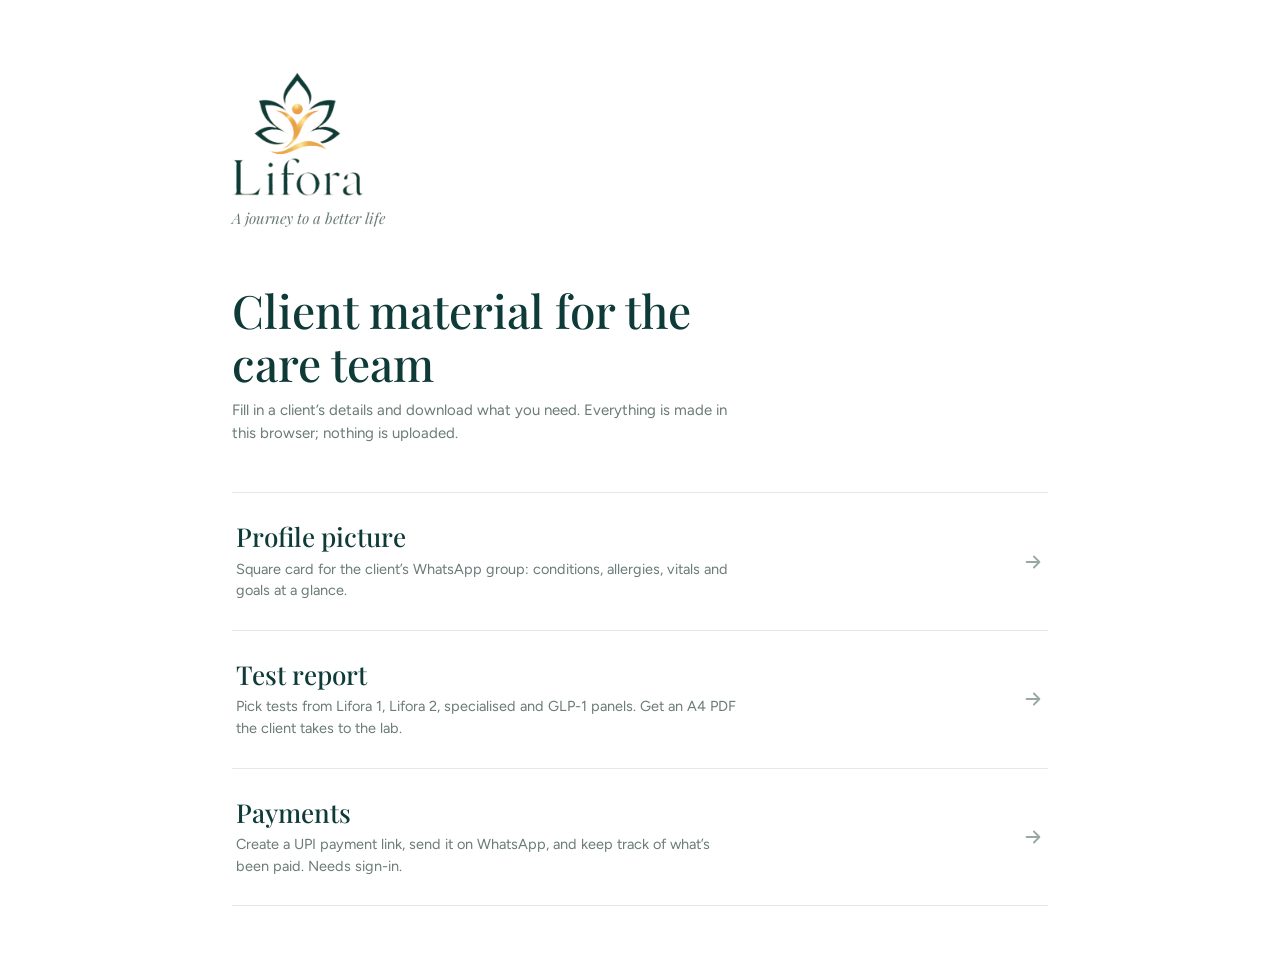
==== commit 619397d2: "Merge payments into Studio; leaf bullets on the test report - Test report list bullets are now small" ====
--- a/index.html
+++ b/index.html
@@ -8,6 +8,7 @@
 <meta name="theme-color" content="#ffffff">
 <link rel="icon" href="assets/img/favicon.png" type="image/png">
 <link rel="stylesheet" href="assets/css/base.css">
+<script>(function(){var p=new URLSearchParams(location.search).get("pay");if(p)location.replace("pay/?id="+encodeURIComponent(p));})();</script>
 <style>
   .home{max-width:880px;margin:0 auto;padding:72px 32px 56px;min-height:100dvh;display:flex;flex-direction:column}
   .lockup{width:132px;height:auto;display:block}
@@ -38,6 +39,10 @@
       <div><h2>Test report</h2><p>Pick tests from Lifora 1, Lifora 2, specialised and GLP-1 panels. Get an A4 PDF the client takes to the lab.</p></div>
       <svg viewBox="0 0 24 24" fill="none" stroke="currentColor" stroke-width="2" stroke-linecap="round" stroke-linejoin="round" aria-hidden="true"><path d="M5 12h14M13 6l6 6-6 6"/></svg>
     </a>
+    <a class="row" href="payments/">
+      <div><h2>Payments</h2><p>Create a UPI payment link, send it on WhatsApp, and keep track of what’s been paid. Needs sign-in.</p></div>
+      <svg viewBox="0 0 24 24" fill="none" stroke="currentColor" stroke-width="2" stroke-linecap="round" stroke-linejoin="round" aria-hidden="true"><path d="M5 12h14M13 6l6 6-6 6"/></svg>
+    </a>
   </nav>
 </main>
 </body>
--- a/assets/css/base.css
+++ b/assets/css/base.css
@@ -32,6 +32,7 @@
   --focus:0 0 0 3px color-mix(in srgb,var(--teal) 22%,transparent);
 }
 *{box-sizing:border-box}
+[hidden]{display:none!important}
 html{-webkit-text-size-adjust:100%}
 body{margin:0;background:var(--paper);color:var(--ink);font:15px/1.5 var(--sans);-webkit-font-smoothing:antialiased}
 button,input,select,textarea{font:inherit;color:inherit}
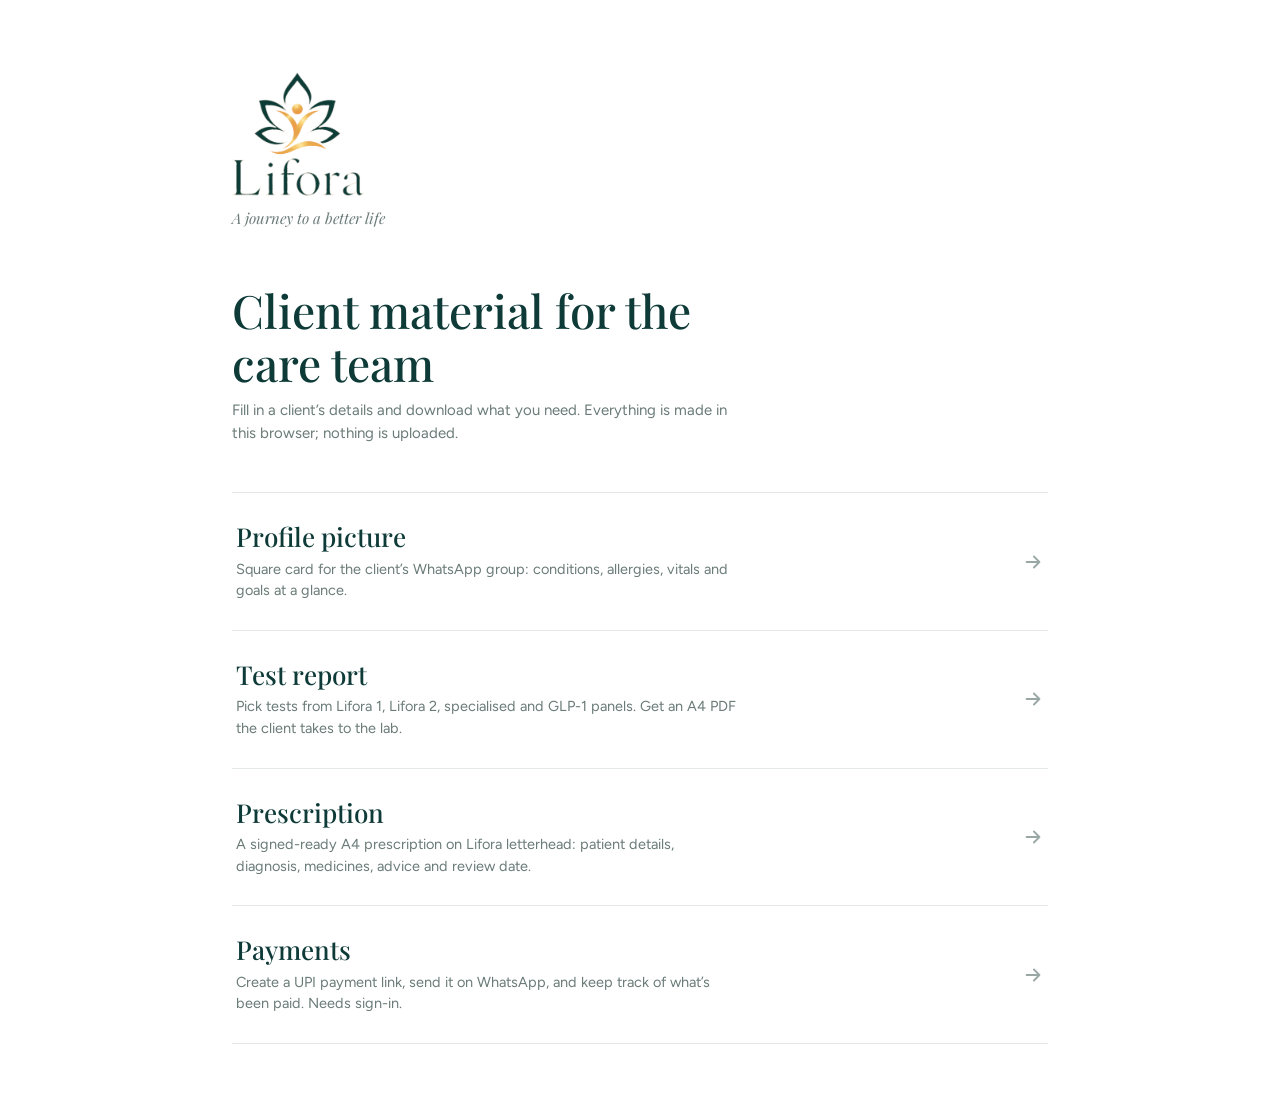
==== commit d75afb58: "Add Prescription tool A4 prescription on Lifora letterhead, matching the clinic's existing layout: l" ====
--- a/index.html
+++ b/index.html
@@ -39,6 +39,10 @@
       <div><h2>Test report</h2><p>Pick tests from Lifora 1, Lifora 2, specialised and GLP-1 panels. Get an A4 PDF the client takes to the lab.</p></div>
       <svg viewBox="0 0 24 24" fill="none" stroke="currentColor" stroke-width="2" stroke-linecap="round" stroke-linejoin="round" aria-hidden="true"><path d="M5 12h14M13 6l6 6-6 6"/></svg>
     </a>
+    <a class="row" href="prescription/">
+      <div><h2>Prescription</h2><p>A signed-ready A4 prescription on Lifora letterhead: patient details, diagnosis, medicines, advice and review date.</p></div>
+      <svg viewBox="0 0 24 24" fill="none" stroke="currentColor" stroke-width="2" stroke-linecap="round" stroke-linejoin="round" aria-hidden="true"><path d="M5 12h14M13 6l6 6-6 6"/></svg>
+    </a>
     <a class="row" href="payments/">
       <div><h2>Payments</h2><p>Create a UPI payment link, send it on WhatsApp, and keep track of what’s been paid. Needs sign-in.</p></div>
       <svg viewBox="0 0 24 24" fill="none" stroke="currentColor" stroke-width="2" stroke-linecap="round" stroke-linejoin="round" aria-hidden="true"><path d="M5 12h14M13 6l6 6-6 6"/></svg>
--- a/assets/css/base.css
+++ b/assets/css/base.css
@@ -76,7 +76,7 @@
 .unit{position:relative}
 .unit input{padding-right:44px}
 .unit span{position:absolute;right:12px;top:50%;transform:translateY(-50%);font-size:13px;color:var(--faint);pointer-events:none}
-.derived{display:flex;align-items:baseline;gap:8px;border:1px dashed var(--line-2);border-radius:8px;padding:10px 12px;font-size:13px;color:var(--muted);min-height:44px}
+.derived{display:flex;align-items:center;gap:8px;border:1px dashed var(--line-2);border-radius:8px;padding:10px 12px;font-size:13px;color:var(--muted);min-height:44px}
 .derived b{font-size:16px;color:var(--teal);font-variant-numeric:tabular-nums}
 
 .privacy{font-size:12.5px;color:var(--muted);line-height:1.55;margin-top:36px;max-width:46ch}
@@ -111,7 +111,8 @@
 /* ---------- responsive ---------- */
 @media (max-width:980px){
   .bar{padding:0 16px}
-  .tabs{gap:18px}
+  .tabs{gap:18px;overflow-x:auto;scrollbar-width:none;min-width:0;flex:1;justify-content:flex-start;margin-left:12px}
+  .tabs a{white-space:nowrap}
   .studio{grid-template-columns:minmax(0,1fr)}
   .preview{position:relative;top:0;height:auto;order:-1;border-left:0;border-bottom:1px solid var(--line);display:block}
   .stage{padding:20px 16px}
@@ -124,3 +125,50 @@
 }
 @media (max-width:420px){.brand span{display:none}}
 @media (prefers-reduced-motion:reduce){*{transition:none!important;animation:none!important}}
+
+/* ---------- dynamic button (see dynamicButton() in common.js) ---------- */
+.dyn{position:relative;overflow:hidden;white-space:nowrap;transition:width .26s cubic-bezier(.23,1,.32,1),background .15s cubic-bezier(.23,1,.32,1),border-color .15s,color .15s,transform .15s cubic-bezier(.23,1,.32,1)}
+.dyn:active:not(:disabled){transform:scale(.97)}
+.dyn:disabled{opacity:1;cursor:progress}
+.dyn-in{position:relative;display:inline-flex;align-items:center;gap:8px}
+.dyn-ico,.dyn-txt{position:relative;display:inline-grid;overflow:hidden}
+.dyn-ico{width:17px;height:17px;flex:none}
+.dyn-ico[hidden]{display:none!important}
+.dyn-item{grid-area:1/1;display:flex;align-items:center;justify-content:center}
+.dyn-ico .dyn-item svg{width:17px;height:17px}
+.dyn-enter{animation:dyn-enter .18s cubic-bezier(.23,1,.32,1)}
+.dyn-leave{animation:dyn-leave .18s cubic-bezier(.23,1,.32,1) forwards}
+@keyframes dyn-enter{from{opacity:0;transform:translateY(8px)}}
+@keyframes dyn-leave{to{opacity:0;transform:translateY(-8px)}}
+.dyn-measure{position:absolute;left:0;top:0;display:inline-flex;align-items:center;gap:8px;visibility:hidden;pointer-events:none}
+.dyn-ico-m{display:inline-flex;width:17px;height:17px}
+.dyn-spin{animation:spin .8s linear infinite}
+.linkbtn.dyn{padding:0}
+
+/* ---------- animated counter (see counter.js) ---------- */
+.sr-only{position:absolute;width:1px;height:1px;padding:0;margin:-1px;overflow:hidden;clip:rect(0,0,0,0);white-space:nowrap;border:0}
+.ctr{display:inline-flex;align-items:center;font-variant-numeric:tabular-nums;vertical-align:bottom}
+.ctr-vis{position:relative;display:inline-flex;align-items:center;user-select:none}
+.ctr-fx,.ctr-m{display:inline-block}
+.ctr-d{position:relative;display:inline-grid;overflow:hidden;height:1.5em;line-height:1.5;
+  -webkit-mask-image:linear-gradient(to bottom,rgba(0,0,0,0) 0%,rgba(0,0,0,.06) 5.5%,rgba(0,0,0,.5) 11%,rgba(0,0,0,.94) 16.5%,#000 22%,#000 78%,rgba(0,0,0,.94) 83.5%,rgba(0,0,0,.5) 89%,rgba(0,0,0,.06) 94.5%,rgba(0,0,0,0) 100%);
+  mask-image:linear-gradient(to bottom,rgba(0,0,0,0) 0%,rgba(0,0,0,.06) 5.5%,rgba(0,0,0,.5) 11%,rgba(0,0,0,.94) 16.5%,#000 22%,#000 78%,rgba(0,0,0,.94) 83.5%,rgba(0,0,0,.5) 89%,rgba(0,0,0,.06) 94.5%,rgba(0,0,0,0) 100%)}
+.ctr-sz{grid-area:1/1;visibility:hidden}
+.ctr-st{position:absolute;left:0;right:0;top:0;will-change:transform}
+.ctr-st>span{display:flex;align-items:center;justify-content:center;height:1.5em}
+
+/* ---------- bounce sidebar (see rail.js) ---------- */
+.rail-col{display:none}
+@media (min-width:1280px){
+  .studio.with-rail{grid-template-columns:176px minmax(340px,460px) minmax(0,1fr)}
+  .rail-col{display:block;border-right:1px solid var(--line);padding:40px 12px 40px 20px}
+  .rail-col .bounce{position:sticky;top:104px}
+}
+.bounce{position:relative;list-style:none;margin:0;padding:0 0 0 24px;display:flex;flex-direction:column;gap:4px}
+.bounce-dot{position:absolute;left:8px;top:0;width:6px;height:6px;border-radius:50%;background:var(--gold);opacity:0;transition:opacity .15s;will-change:transform}
+.bounce.ready .bounce-dot{opacity:1}
+.bounce-item{display:flex;width:100%;align-items:center;padding:4px;border:0;background:none;border-radius:8px;text-align:left;font-size:14px;color:color-mix(in srgb,var(--ink) 50%,transparent);cursor:pointer;transition:color .2s;text-decoration:none}
+.bounce-item:hover{color:var(--ink)}
+.bounce-item[data-active="true"]{color:var(--ink)}
+.bounce-heading{padding:28px 4px 4px;font-size:11px;font-weight:600;letter-spacing:.14em;text-transform:uppercase;color:var(--gold)}
+.bounce-heading:first-child{padding-top:0}
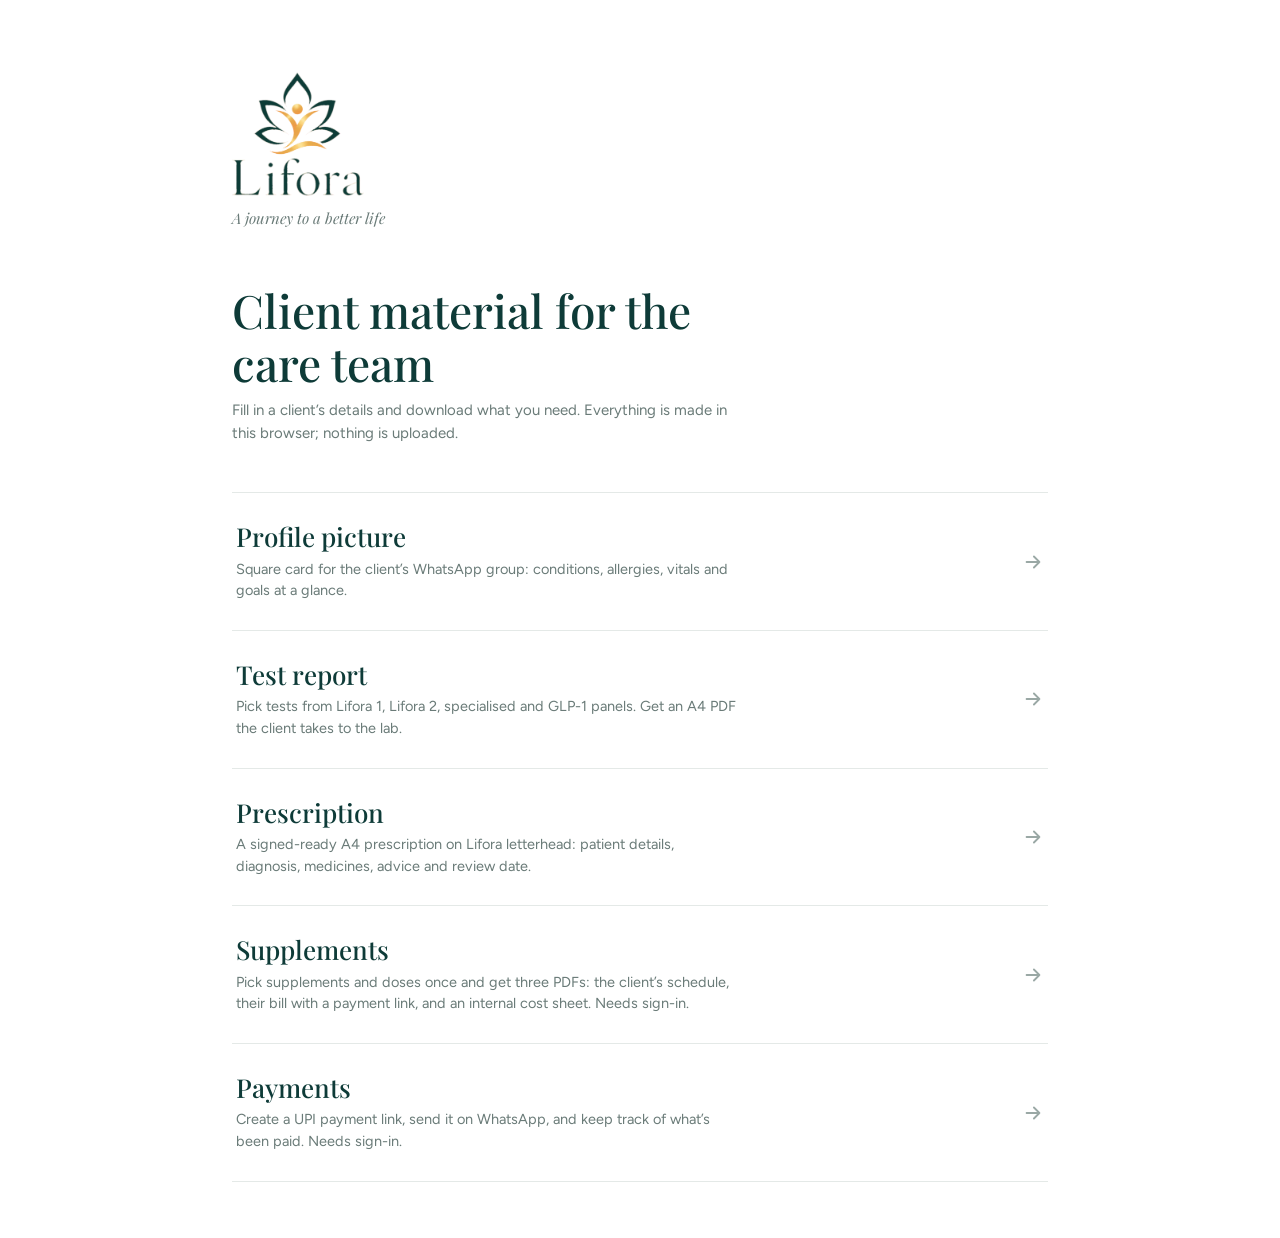
==== commit 62fd53e5: "Add Supplements tool: schedule, bill and internal cost sheet One form produces three A4 PDFs on Lifo" ====
--- a/index.html
+++ b/index.html
@@ -43,6 +43,10 @@
       <div><h2>Prescription</h2><p>A signed-ready A4 prescription on Lifora letterhead: patient details, diagnosis, medicines, advice and review date.</p></div>
       <svg viewBox="0 0 24 24" fill="none" stroke="currentColor" stroke-width="2" stroke-linecap="round" stroke-linejoin="round" aria-hidden="true"><path d="M5 12h14M13 6l6 6-6 6"/></svg>
     </a>
+    <a class="row" href="supplements/">
+      <div><h2>Supplements</h2><p>Pick supplements and doses once and get three PDFs: the client’s schedule, their bill with a payment link, and an internal cost sheet. Needs sign-in.</p></div>
+      <svg viewBox="0 0 24 24" fill="none" stroke="currentColor" stroke-width="2" stroke-linecap="round" stroke-linejoin="round" aria-hidden="true"><path d="M5 12h14M13 6l6 6-6 6"/></svg>
+    </a>
     <a class="row" href="payments/">
       <div><h2>Payments</h2><p>Create a UPI payment link, send it on WhatsApp, and keep track of what’s been paid. Needs sign-in.</p></div>
       <svg viewBox="0 0 24 24" fill="none" stroke="currentColor" stroke-width="2" stroke-linecap="round" stroke-linejoin="round" aria-hidden="true"><path d="M5 12h14M13 6l6 6-6 6"/></svg>
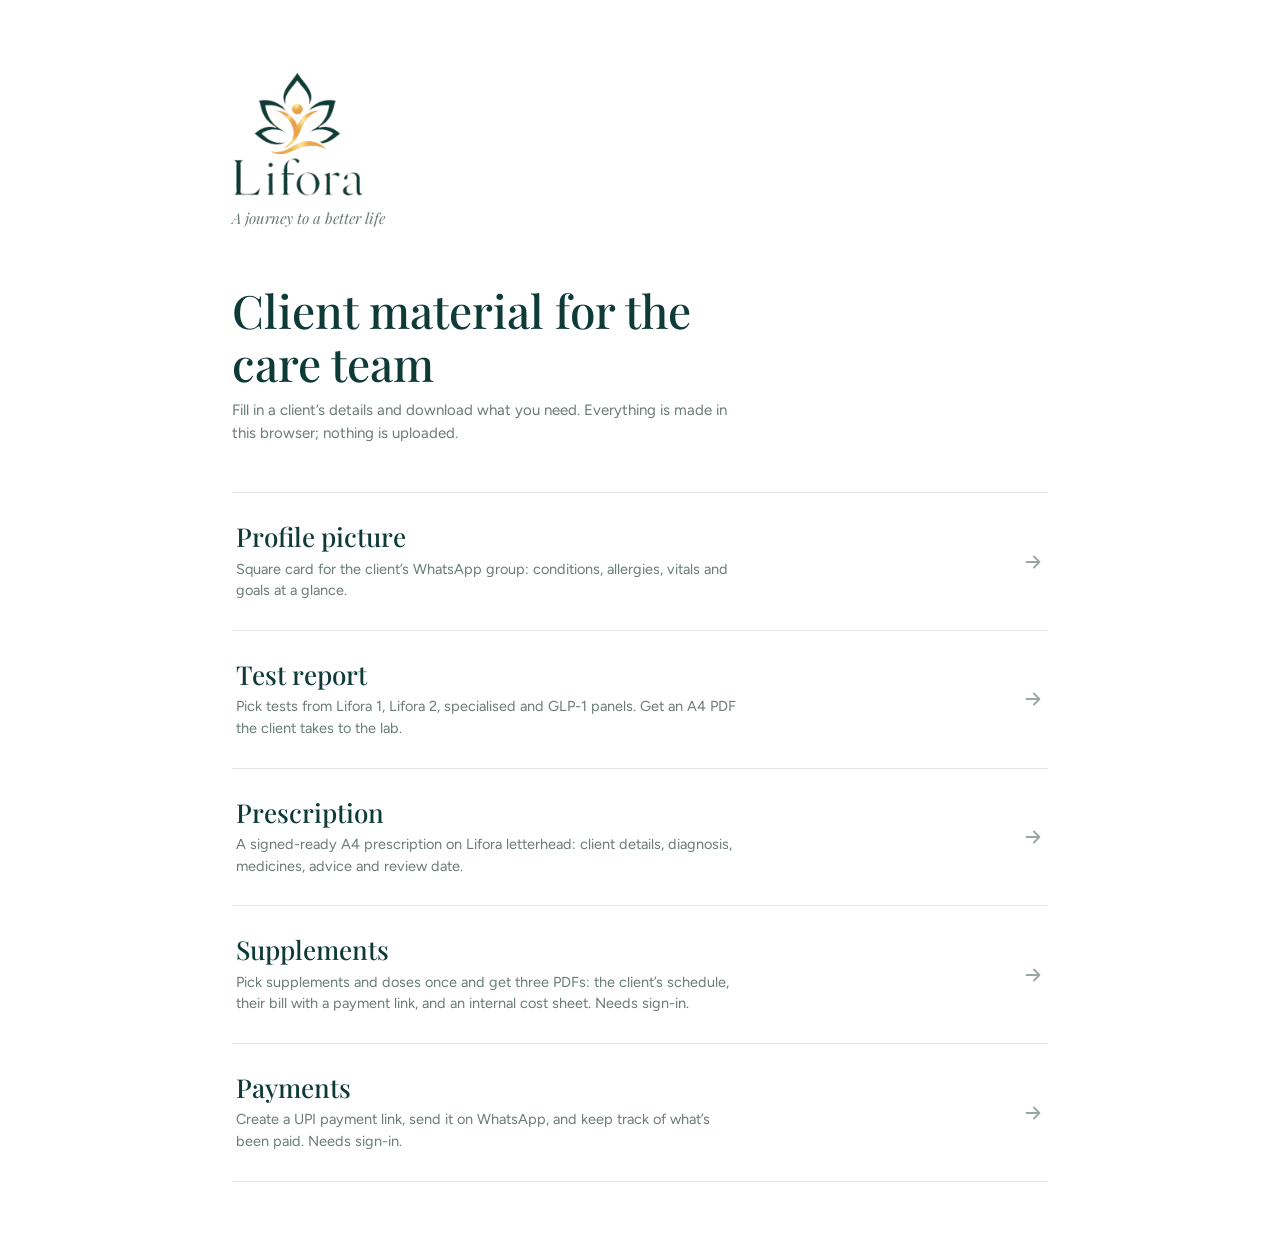
==== commit be1ee2d5: "Say client, not patient; internal cost sheet shows cost only - Replace every "patient" with "client"" ====
--- a/index.html
+++ b/index.html
@@ -40,7 +40,7 @@
       <svg viewBox="0 0 24 24" fill="none" stroke="currentColor" stroke-width="2" stroke-linecap="round" stroke-linejoin="round" aria-hidden="true"><path d="M5 12h14M13 6l6 6-6 6"/></svg>
     </a>
     <a class="row" href="prescription/">
-      <div><h2>Prescription</h2><p>A signed-ready A4 prescription on Lifora letterhead: patient details, diagnosis, medicines, advice and review date.</p></div>
+      <div><h2>Prescription</h2><p>A signed-ready A4 prescription on Lifora letterhead: client details, diagnosis, medicines, advice and review date.</p></div>
       <svg viewBox="0 0 24 24" fill="none" stroke="currentColor" stroke-width="2" stroke-linecap="round" stroke-linejoin="round" aria-hidden="true"><path d="M5 12h14M13 6l6 6-6 6"/></svg>
     </a>
     <a class="row" href="supplements/">
--- a/assets/css/base.css
+++ b/assets/css/base.css
@@ -1,7 +1,7 @@
 /* ==========================================================================
    Lifora Studio — shared tokens and shell (minimal)
    Teal + gold from the lotus emblem, on white. Playfair Display for headings,
-   Figtree for everything you read or type. The patient's information is the
+   Figtree for everything you read or type. The client's information is the
    loudest thing on every screen; the brand stays small.
    ========================================================================== */
 @font-face{font-family:"Playfair Display";src:url("../fonts/playfair-display-latin-400-normal.woff2") format("woff2");font-weight:400;font-style:normal;font-display:swap}
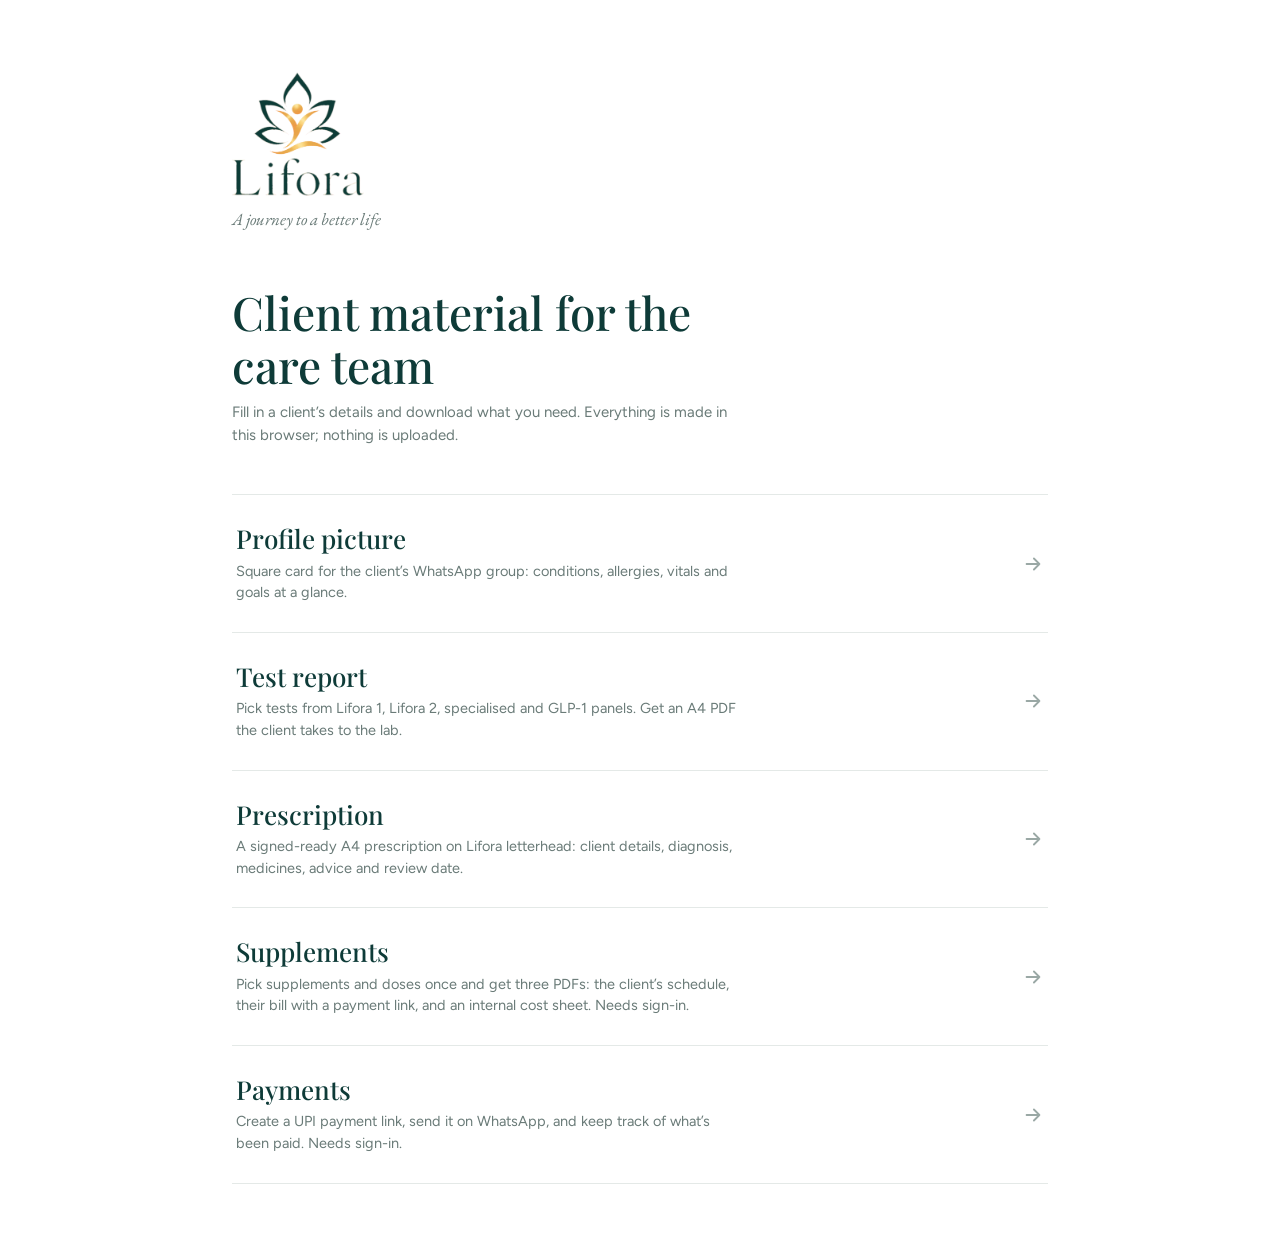
==== commit 58d11959: "Sign in per browser session, clearer tagline, height/weight units - Sign-in now lasts only while the" ====
--- a/index.html
+++ b/index.html
@@ -12,7 +12,7 @@
 <style>
   .home{max-width:880px;margin:0 auto;padding:72px 32px 56px;min-height:100dvh;display:flex;flex-direction:column}
   .lockup{width:132px;height:auto;display:block}
-  .tagline{font:italic 400 15px var(--serif);color:var(--muted);margin:12px 0 0}
+  .tagline{font:italic 400 17px var(--brandface);color:var(--muted);margin:12px 0 0}
   .home h1{font:500 clamp(32px,4.4vw,46px)/1.15 var(--serif);color:var(--teal);margin:56px 0 10px;max-width:18ch}
   .home .sub{color:var(--muted);margin:0;max-width:52ch}
   .list{margin-top:48px;border-top:1px solid var(--line)}
--- a/assets/css/base.css
+++ b/assets/css/base.css
@@ -8,6 +8,8 @@
 @font-face{font-family:"Playfair Display";src:url("../fonts/playfair-display-latin-500-normal.woff2") format("woff2");font-weight:500;font-style:normal;font-display:swap}
 @font-face{font-family:"Playfair Display";src:url("../fonts/playfair-display-latin-600-normal.woff2") format("woff2");font-weight:600;font-style:normal;font-display:swap}
 @font-face{font-family:"Playfair Display";src:url("../fonts/playfair-display-latin-400-italic.woff2") format("woff2");font-weight:400;font-style:italic;font-display:swap}
+@font-face{font-family:"EB Garamond";src:url("../fonts/eb-garamond-latin-500-normal.woff2") format("woff2");font-weight:500;font-style:normal;font-display:swap}
+@font-face{font-family:"EB Garamond";src:url("../fonts/eb-garamond-latin-400-italic.woff2") format("woff2");font-weight:400;font-style:italic;font-display:swap}
 @font-face{font-family:"Figtree";src:url("../fonts/figtree-latin-400-normal.woff2") format("woff2");font-weight:400;font-display:swap}
 @font-face{font-family:"Figtree";src:url("../fonts/figtree-latin-500-normal.woff2") format("woff2");font-weight:500;font-display:swap}
 @font-face{font-family:"Figtree";src:url("../fonts/figtree-latin-600-normal.woff2") format("woff2");font-weight:600;font-display:swap}
@@ -28,6 +30,7 @@
   --alert:#b4462f;
 
   --serif:"Playfair Display",Georgia,"Times New Roman",serif;
+  --brandface:"EB Garamond",Garamond,Georgia,serif;   /* the name "Lifora", as in the logo */
   --sans:"Figtree",system-ui,-apple-system,"Segoe UI",Roboto,Arial,sans-serif;
   --focus:0 0 0 3px color-mix(in srgb,var(--teal) 22%,transparent);
 }
@@ -43,7 +46,7 @@
 .bar{display:flex;align-items:center;justify-content:space-between;gap:16px;height:64px;padding:0 28px;border-bottom:1px solid var(--line);background:var(--paper);position:sticky;top:0;z-index:10}
 .brand{display:flex;align-items:center;gap:10px;text-decoration:none;color:var(--teal)}
 .brand img{width:30px;height:auto;display:block}
-.brand span{font:500 22px/1 var(--serif);letter-spacing:.01em}
+.brand span{font:500 25px/1 var(--brandface);letter-spacing:.01em}
 .tabs{display:flex;gap:26px;height:100%}
 .tabs a{display:flex;align-items:center;font-size:14px;font-weight:600;color:var(--muted);text-decoration:none;border-bottom:2px solid transparent;margin-bottom:-1px}
 .tabs a:hover{color:var(--teal)}
